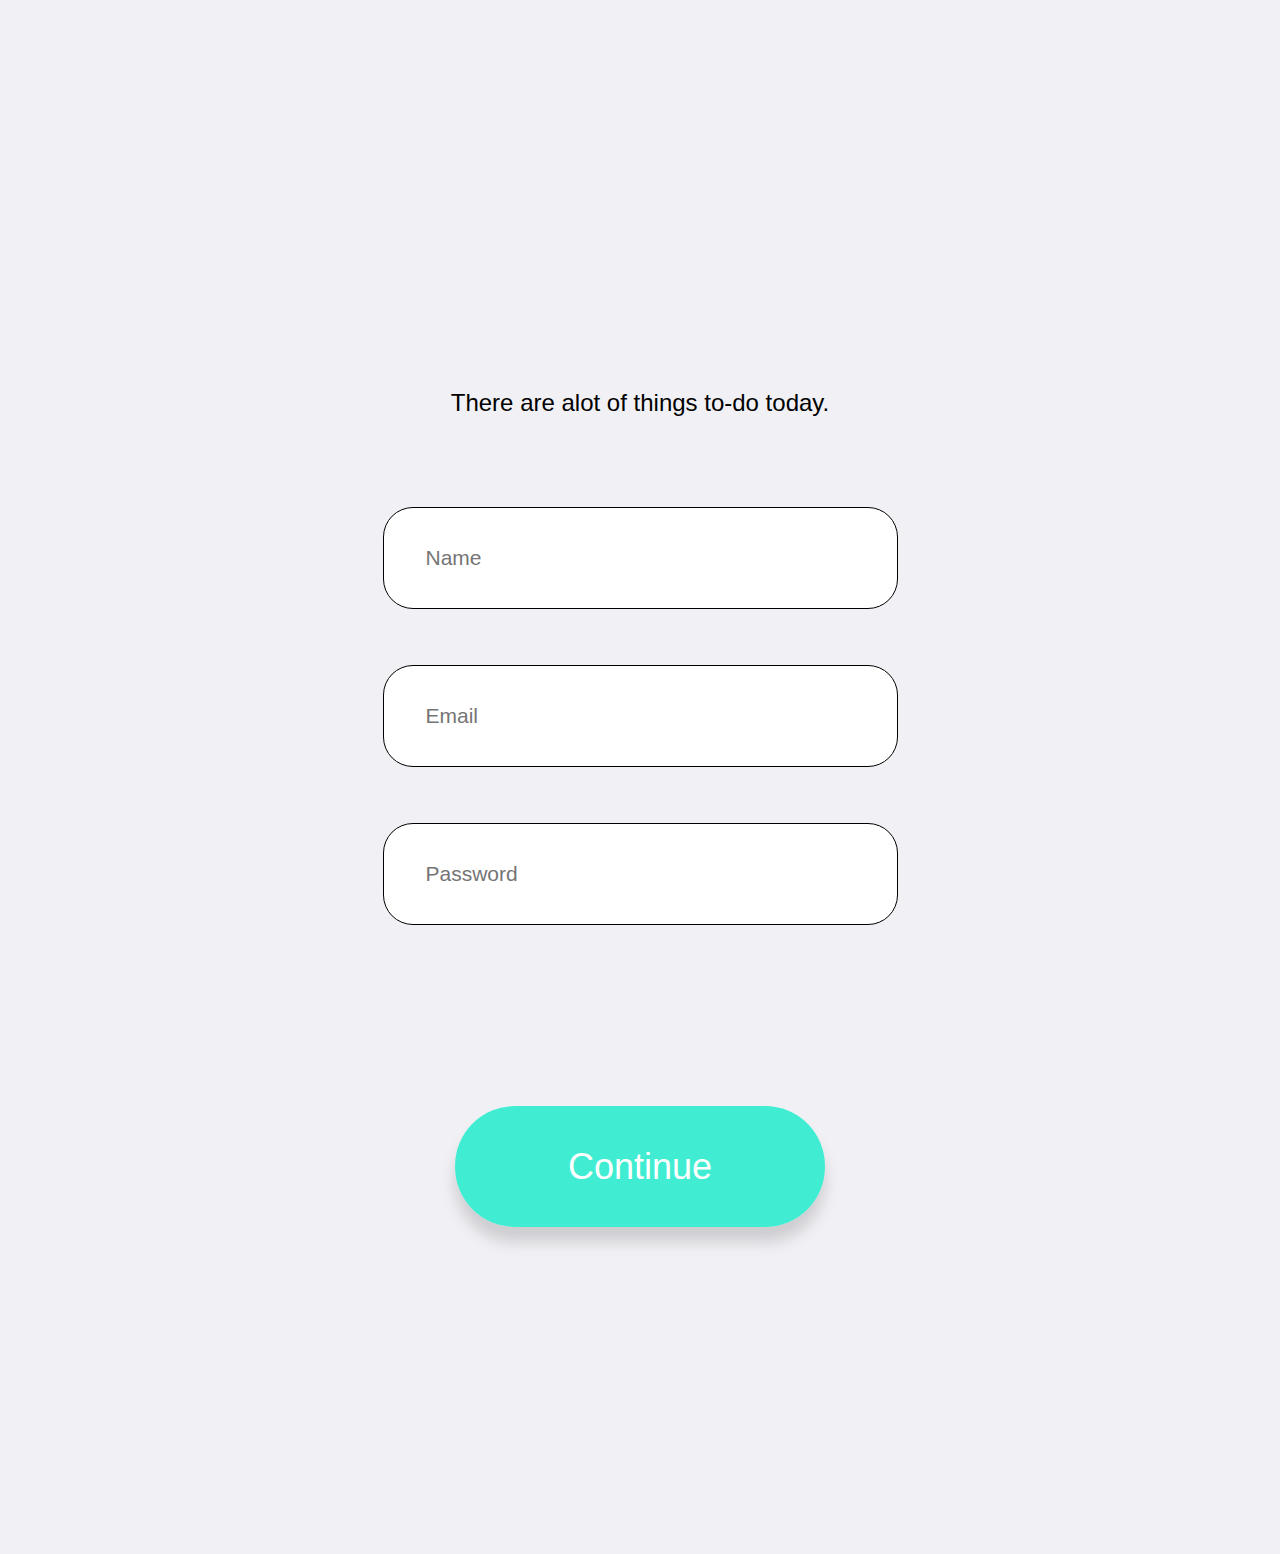
==== signUp.html @ b6eae352 "Add files via upload" ====
<!DOCTYPE html>
<html>
<head>
	<title>Sign Up</title>
	<link href="resources/css/style.css" rel="stylesheet" type="text/css">
</head>
<body>

				<p class="heading">There are alot of things to-do today.</p>

				<div class="form">
					<input type="text" placeholder="Name"><br>
					<input type="email" placeholder="Email"><br>
					<input type="password" placeholder="Password"><br>
				</div><!-- Form div ends here -->

				<div class="button">
				<div id="signUp"><a href="">Continue</a></div>
				</div>

<script src="resources/js/main.js"></script>
</body>
</html>
---- resources/css/style.css ----
@charset = "UTF-8";

body {
	font-family: 'Montserrat', sans-serif;
	background-color: #F1F1F5;
}

.hero {
	font-size: 57px;
	font-weight: 300;
	text-align: center;
	padding: 412px 0 54px 0;

}

.fill {
	fill: #999999;
}

.logo {
	text-align: center;
}

.logo svg {
	width: 86px;
	height: 88px;
}

.kicker {
	font-size: 25px;
	font-weight: 200;
	text-align: center;
	padding: 90px 0 0 0;
}


div#signUp a {
	text-decoration: none;
	color: white;
	border: none;
	border-radius: 60px;
	font-size: 36px;
	font-weight: 200;
	color: #fff;
	padding: 40px 113px;
	background-color: #41EDD2;
	box-shadow: 0 15px 15px rgba(0,0,0,0.15);
	cursor: pointer;
}

.button {
	margin: 165px 0 366px 0;
	text-align: center;
}

.heading {
	font-size: 24px;
	font-weight: 300;
	text-align: center;
	padding: 365px 0 0 0;
}

.form {
	text-align: center;
	margin: 90px 0 0 0; 
}
.form input[type="text"],
input[type="email"],
input[type="password"] {
	font-size: 21px;
	padding: 38px 200px 38px 42px;
	margin-bottom: 56px;
	border: solid 1px black;
	border-radius: 30px;
}
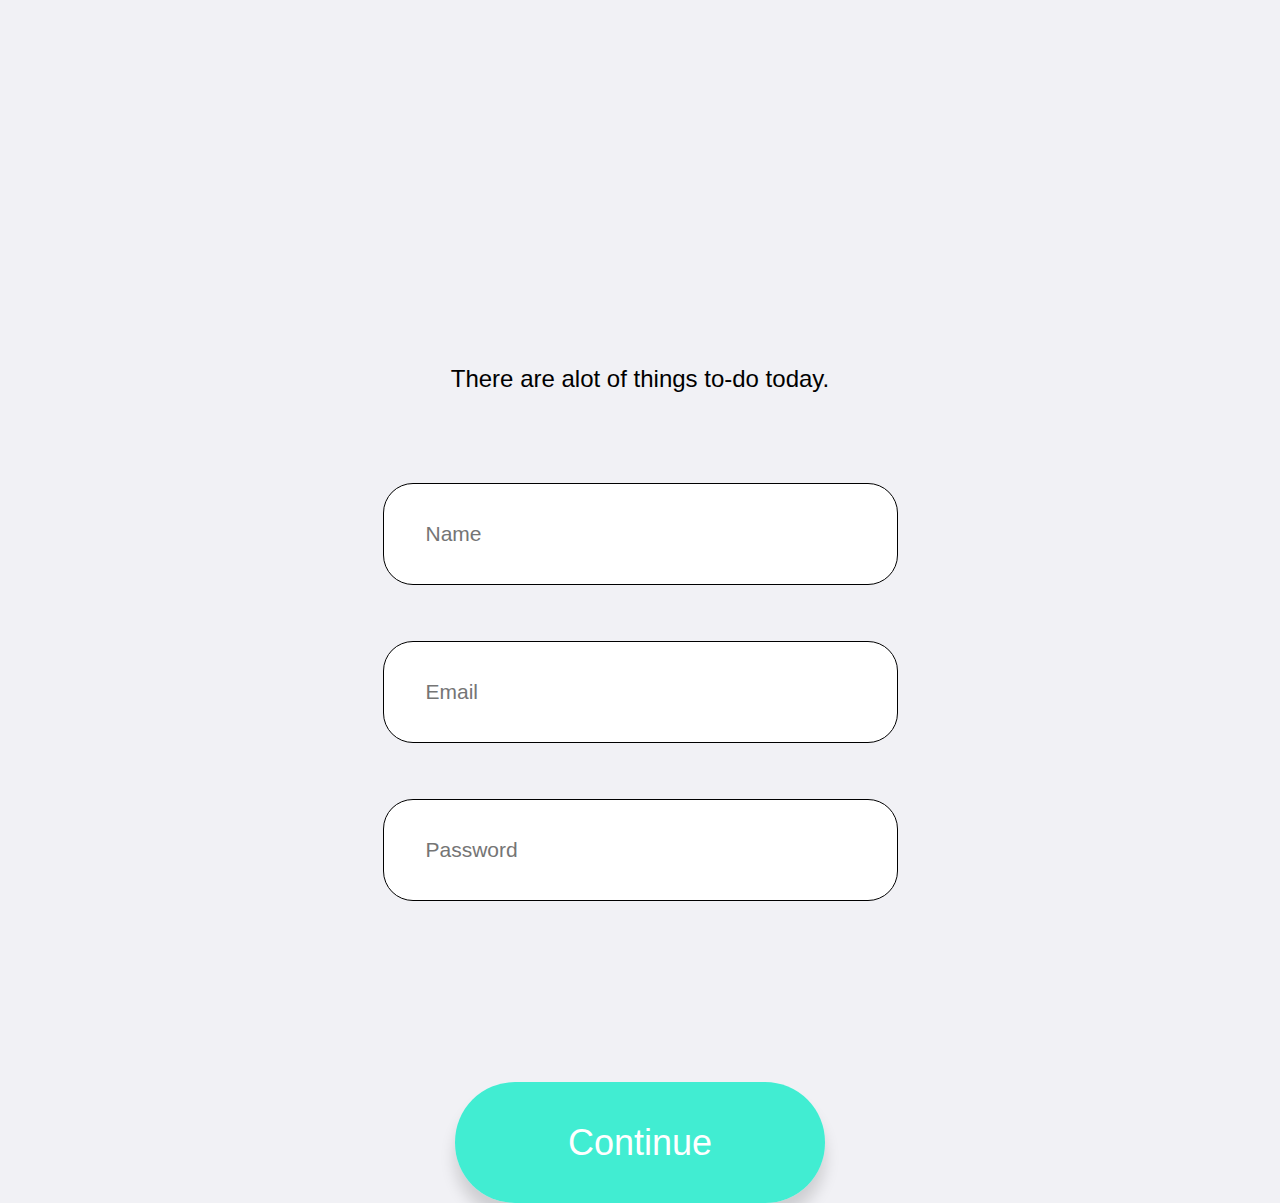
==== commit f65be871: "Update signUp.html" ====
--- a/signUp.html
+++ b/signUp.html
@@ -2,6 +2,7 @@
 <html>
 <head>
 	<title>Sign Up</title>
+	<link href="resources/css/reset.css" rel="stylesheet" type="text/css">
 	<link href="resources/css/style.css" rel="stylesheet" type="text/css">
 </head>
 <body>
@@ -20,4 +21,4 @@
 
 <script src="resources/js/main.js"></script>
 </body>
-</html>+</html>
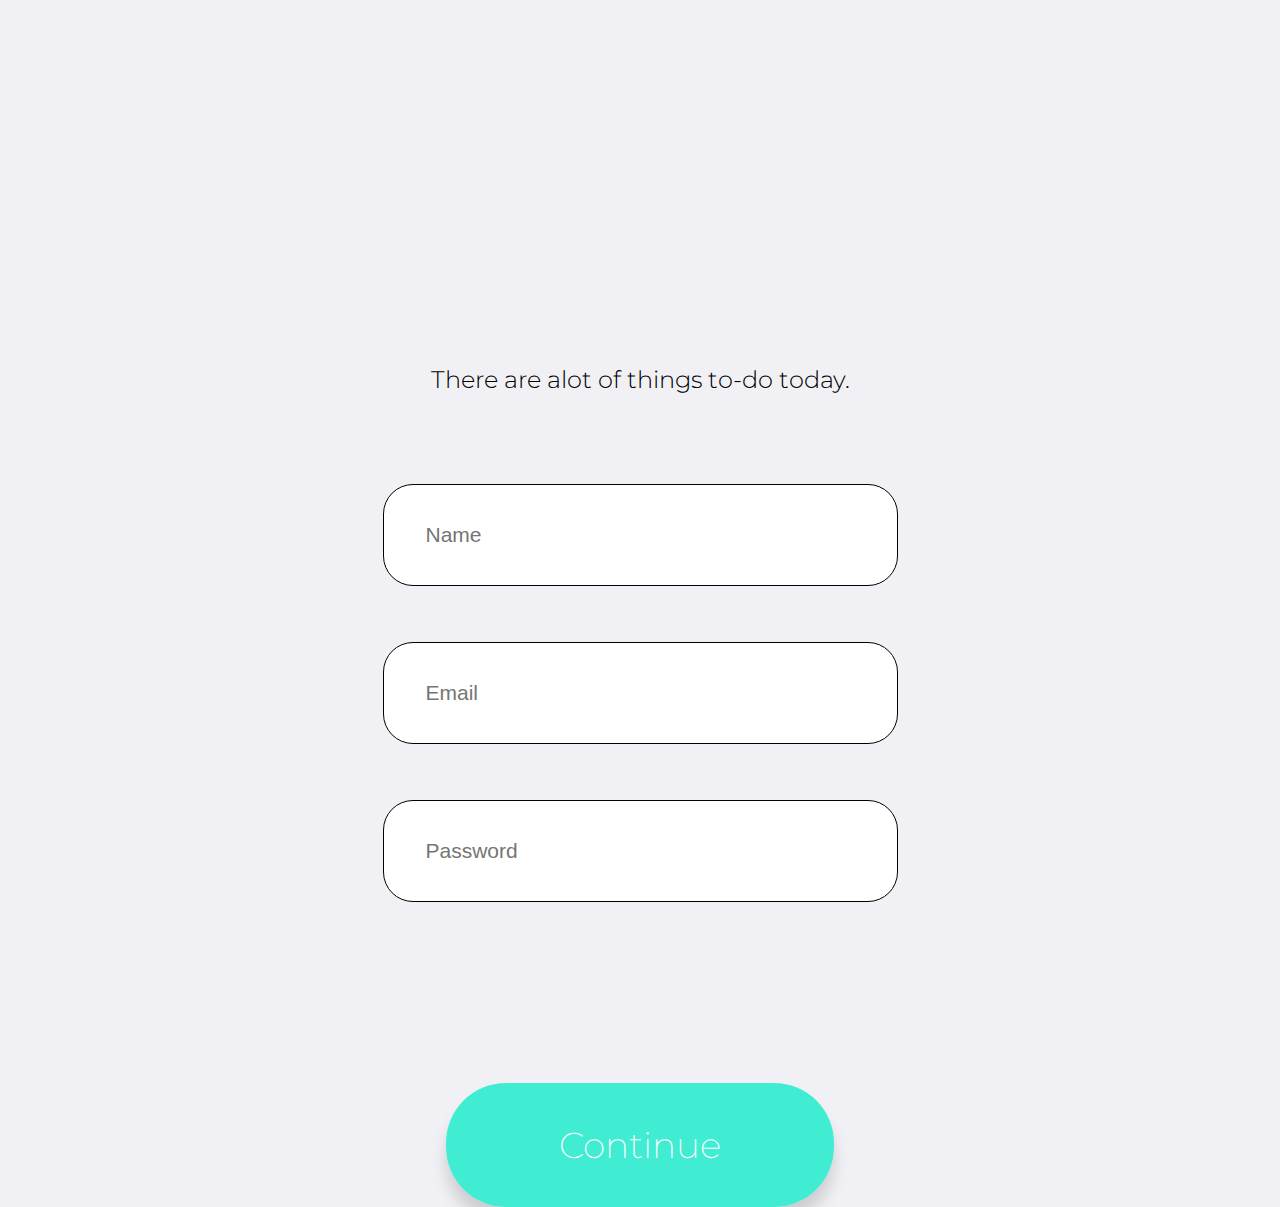
==== commit 2da6ba70: "Update signUp.html" ====
--- a/signUp.html
+++ b/signUp.html
@@ -4,6 +4,9 @@
 	<title>Sign Up</title>
 	<link href="resources/css/reset.css" rel="stylesheet" type="text/css">
 	<link href="resources/css/style.css" rel="stylesheet" type="text/css">
+	
+	<!-- Montserrat font -->
+	<link href="https://fonts.googleapis.com/css?family=Montserrat:200,300,400,500,700" rel="stylesheet">
 </head>
 <body>
 
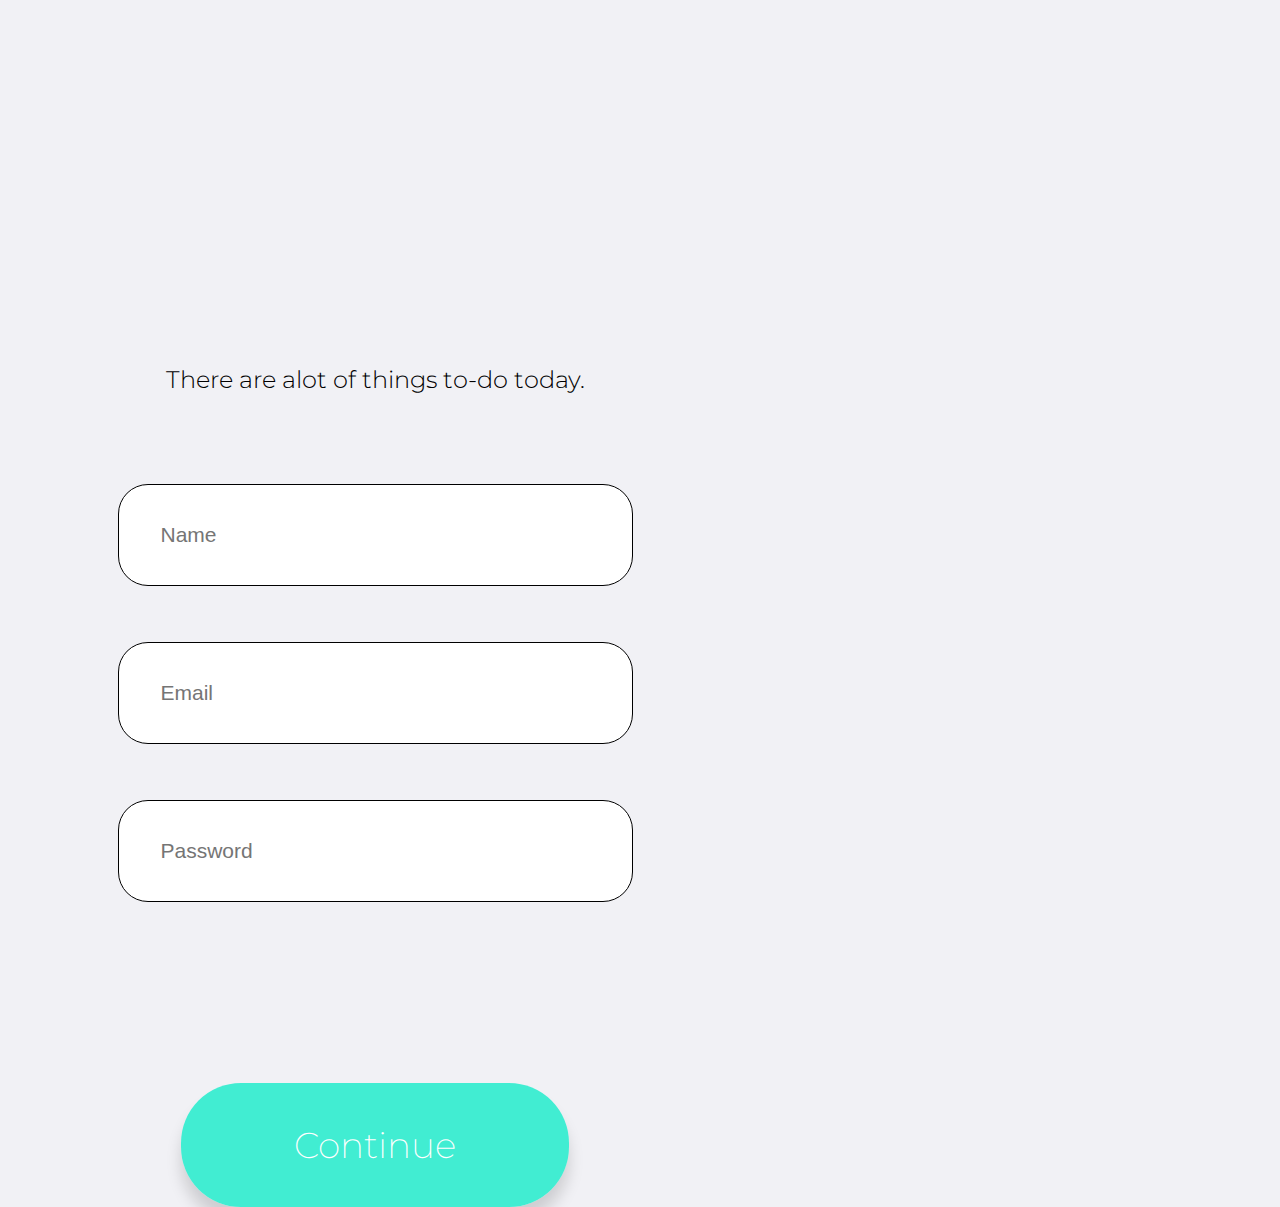
==== commit 937a55e7: "Update signUp.html" ====
--- a/signUp.html
+++ b/signUp.html
@@ -2,6 +2,10 @@
 <html>
 <head>
 	<title>Sign Up</title>
+	<!-- meta tags -->
+	<meta charset="UTF-8">
+	<meta name="viewport" content="width=device-width, initial-scale=1.0">
+	
 	<link href="resources/css/reset.css" rel="stylesheet" type="text/css">
 	<link href="resources/css/style.css" rel="stylesheet" type="text/css">
 	
--- a/resources/css/style.css
+++ b/resources/css/style.css
@@ -3,6 +3,8 @@
 body {
 	font-family: 'Montserrat', sans-serif;
 	background-color: #F1F1F5;
+	max-width: 750px;
+	height: 100vh;
 }
 
 .hero {
